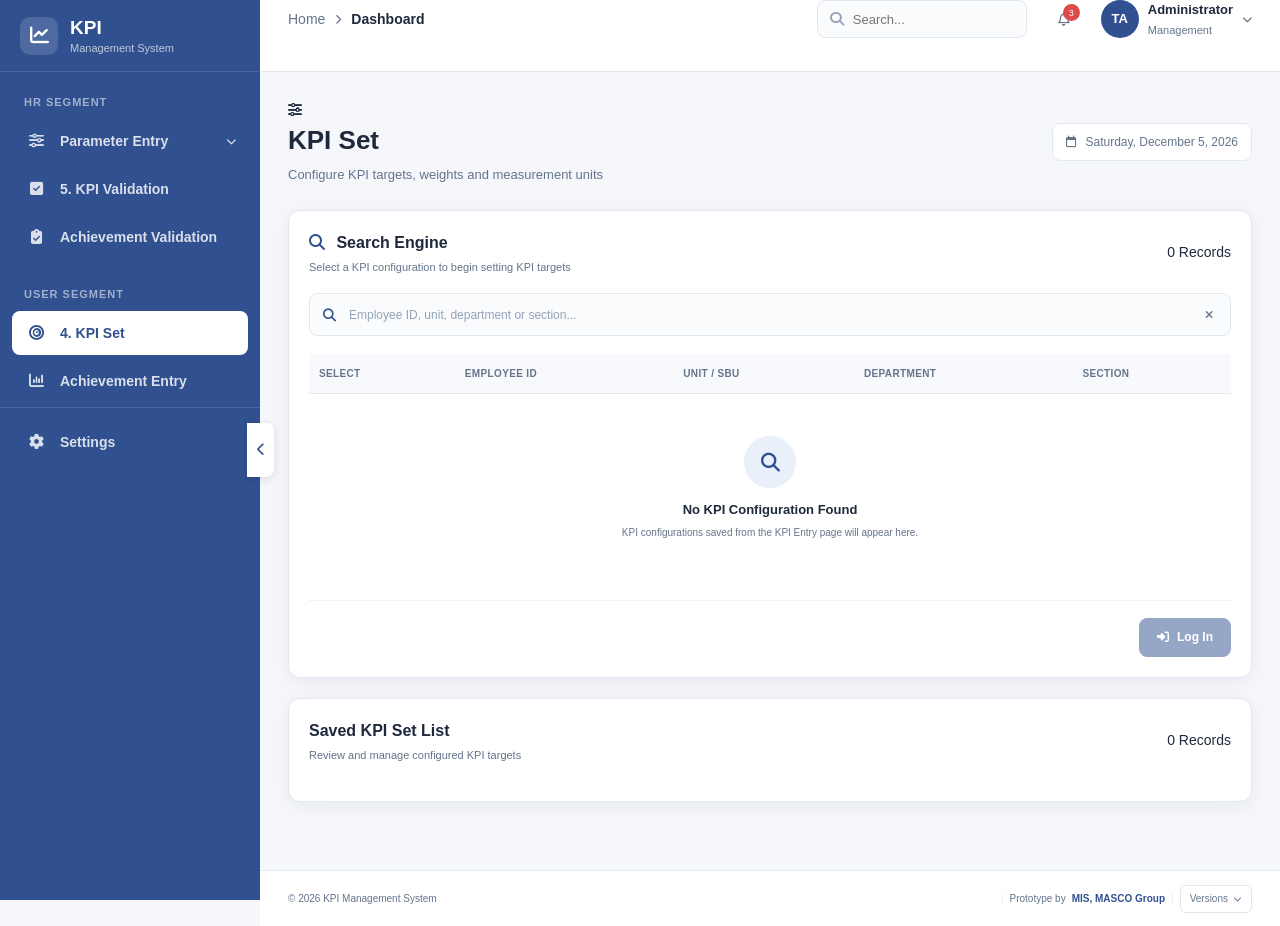
==== pages/kpiSet.html @ e778538d "first commit" ====
<!doctype html>
<html lang="en">
  <head>
    <meta charset="UTF-8" />

    <meta name="viewport" content="width=device-width, initial-scale=1.0" />

    <title>KPI Set | KPI Management System</title>

    <link rel="stylesheet" href="../assets/css/main.css" />

    <link rel="stylesheet" href="../assets/css/kpiSet.css" />

    <link
      rel="stylesheet"
      href="https://cdnjs.cloudflare.com/ajax/libs/font-awesome/6.5.2/css/all.min.css"
    />
  </head>

  <body>
    <div class="app-wrapper">
      <aside class="sidebar" id="sidebar">
        <div id="leftMenu"></div>
      </aside>

      <div class="main-wrapper">
        <header class="topbar">
          <div id="topMenu"></div>
        </header>

        <main class="content">
          <!-- PAGE HEADER -->
          <div class="page-header">
            <div class="page-title-with-icon">
              <div class="page-title-icon">
                <i class="fa-solid fa-sliders"></i>
              </div>

              <div>
                <h1>KPI Set</h1>
                <p>Configure KPI targets, weights and measurement units</p>
              </div>
            </div>

            <div class="header-date">
              <i class="fa-regular fa-calendar"></i>
              <span id="currentDate"></span>
            </div>
          </div>

          <!-- SEARCH ENGINE -->
          <section class="dashboard-card kpi-set-search-card">
            <div class="card-header">
              <div>
                <h3>
                  <i class="fa-solid fa-magnifying-glass"></i>
                  Search Engine
                </h3>
                <p>Select a KPI configuration to begin setting KPI targets</p>
              </div>

              <span class="record-count">
                <span id="searchRecordCount">0</span>
                Records
              </span>
            </div>

            <div class="search-engine-wrapper">
              <div class="search-engine-input">
                <i class="fa-solid fa-magnifying-glass"></i>

                <input
                  type="search"
                  id="kpiSetSearch"
                  placeholder="Employee ID, unit, department or section..."
                  autocomplete="off"
                />

                <button
                  type="button"
                  id="clearKPISetSearch"
                  title="Clear Search"
                >
                  <i class="fa-solid fa-xmark"></i>
                </button>
              </div>
            </div>

            <div class="table-responsive">
              <table class="kpi-set-search-table">
                <thead>
                  <tr>
                    <th>Select</th>
                    <th>Employee ID</th>
                    <th>Unit / SBU</th>
                    <th>Department</th>
                    <th>Section</th>
                  </tr>
                </thead>

                <tbody id="kpiSetSearchList"></tbody>
              </table>
            </div>

            <div id="emptyKPISetSearch" class="empty-kpi-set-state">
              <div class="empty-icon">
                <i class="fa-solid fa-magnifying-glass"></i>
              </div>

              <h4>No KPI Configuration Found</h4>

              <p>
                KPI configurations saved from the KPI Entry page will appear
                here.
              </p>
            </div>

            <div id="noKPISetSearchResult" class="empty-kpi-set-state">
              <div class="empty-icon">
                <i class="fa-solid fa-filter"></i>
              </div>

              <h4>No Matching Configuration</h4>

              <p>Try changing your search keyword.</p>
            </div>

            <div class="search-login-area">
              <button
                type="button"
                id="kpiSetLoginBtn"
                class="btn-primary"
                disabled
              >
                <i class="fa-solid fa-right-to-bracket"></i>
                Log In
              </button>
            </div>
          </section>

          <!-- KPI SET CONFIGURATION -->
          <section
            class="dashboard-card kpi-set-config-card"
            id="kpiSetConfigCard"
          >
            <div class="card-header">
              <div>
                <h3>KPI Set Configuration</h3>
                <p>Select the financial period and configure each KPI</p>
              </div>

              <div class="selected-configuration" id="selectedConfiguration">
                <span id="selectedSearchNumber">—</span>
              </div>
            </div>

            <!-- SELECTED ORGANIZATION -->
            <div class="selected-org-card">
              <div class="selected-org-item">
                <span>Unit / SBU</span>
                <strong id="selectedUnit">—</strong>
              </div>

              <div class="selected-org-item">
                <span>Department</span>
                <strong id="selectedDepartment">—</strong>
              </div>

              <div class="selected-org-item">
                <span>Section</span>
                <strong id="selectedSection">—</strong>
              </div>
            </div>

            <!-- PERIOD -->
            <div class="kpi-set-period-grid">
              <div class="form-group">
                <label for="kpiSetFinancialYear">
                  Financial Year
                  <span class="required">*</span>
                </label>

                <div class="input-wrapper">
                  <i class="fa-regular fa-calendar-days"></i>

                  <select id="kpiSetFinancialYear">
                    <option value="">Select Financial Year</option>
                  </select>
                </div>
              </div>

              <div class="form-group">
                <label for="kpiSetQuarter">
                  Quarter
                  <span class="required">*</span>
                </label>

                <div class="input-wrapper">
                  <i class="fa-solid fa-layer-group"></i>

                  <select id="kpiSetQuarter">
                    <option value="">Select Quarter</option>
                  </select>
                </div>
              </div>

              <div class="form-group">
                <label for="kpiSetMonth">Month</label>

                <div class="input-wrapper readonly-wrapper">
                  <i class="fa-regular fa-calendar"></i>

                  <input
                    type="text"
                    id="kpiSetMonth"
                    readonly
                    tabindex="-1"
                    aria-readonly="true"
                    autocomplete="off"
                  />
                </div>
              </div>
            </div>

            <!-- KPI ROWS -->
            <div id="kpiSetEntryArea" class="kpi-set-entry-area">
              <div class="kpi-set-area-header">
                <div>
                  <h4>KPI Target Configuration</h4>
                  <p>
                    Configure UOM, weight, target and remarks. Drag rows to
                    change priority.
                  </p>
                </div>

                <span id="kpiSetRowCount">0 KPI</span>
              </div>

              <div class="kpi-set-table-wrapper">
                <div class="kpi-set-table-head">
                  <div>KPI Name</div>
                  <div>UOM</div>
                  <div>Weight</div>
                  <div>Target</div>
                  <div>Priority</div>
                  <div>Remarks</div>
                  <div>Action</div>
                </div>

                <div id="kpiSetRows" class="kpi-set-rows"></div>
              </div>

              <div class="kpi-set-save-area">
                <button
                  type="button"
                  id="cancelKPISetBtn"
                  class="btn-secondary"
                >
                  <i class="fa-solid fa-xmark"></i>
                  Cancel
                </button>

                <button
                  type="button"
                  id="saveKPISetBtn"
                  class="btn-primary"
                  disabled
                >
                  <i class="fa-solid fa-floppy-disk"></i>
                  <span id="saveKPISetText">Save KPI Set</span>
                </button>
              </div>
            </div>
          </section>

          <!-- SAVED KPI SET LIST -->
          <section class="dashboard-card saved-kpi-set-card">
            <div class="card-header">
              <div>
                <h3>Saved KPI Set List</h3>
                <p>Review and manage configured KPI targets</p>
              </div>

              <div class="record-count">
                <span id="kpiSetRecordCount">0</span>
                Records
              </div>
            </div>

            <div class="table-responsive">
              <table class="kpi-set-saved-table">
                <thead>
                  <tr>
                    <th>SL</th>
                    <th>KPI Name</th>
                    <th>UOM</th>
                    <th>Weight</th>
                    <th>Target</th>
                    <th>Priority</th>
                    <th>Remarks</th>
                    <th>Action</th>
                  </tr>
                </thead>

                <tbody id="savedKPISetList"></tbody>
              </table>
            </div>

            <div id="emptySavedKPISet" class="empty-kpi-set-state">
              <div class="empty-icon">
                <i class="fa-solid fa-clipboard-check"></i>
              </div>

              <h4>No KPI Set Found</h4>

              <p>Saved KPI set configurations will appear here.</p>
            </div>
          </section>
        </main>

        <footer>
          <div id="footer"></div>
        </footer>
      </div>
    </div>

    <!-- DELETE MODAL -->
    <div class="kpi-set-modal-overlay" id="kpiSetDeleteModal">
      <div class="kpi-set-modal">
        <div class="delete-modal-icon">
          <i class="fa-solid fa-trash-can"></i>
        </div>

        <h3>Delete KPI Set?</h3>

        <p id="kpiSetDeleteText">
          Are you sure you want to delete this KPI set row?
        </p>

        <div class="modal-actions">
          <button type="button" class="btn-secondary" id="cancelKPISetDelete">
            Cancel
          </button>

          <button
            type="button"
            class="delete-confirm-btn"
            id="confirmKPISetDelete"
          >
            Delete
          </button>
        </div>
      </div>
    </div>

    <!-- TOAST -->
    <div class="kpi-set-toast" id="kpiSetToast">
      <div class="toast-icon">
        <i class="fa-solid fa-circle-check"></i>
      </div>

      <span id="kpiSetToastMessage"></span>
    </div>

    <script src="../assets/js/main.js"></script>
    <script src="../assets/js/kpiSet.js"></script>
  </body>
</html>
---- assets/css/main.css ----
/* =========================================================
   ROOT
========================================================= */

:root {
  --primary: #30508f;
  --primary-dark: #243d70;
  --primary-light: #eaf0fa;

  --white: #ffffff;
  --background: #f5f7fb;

  --text: #1e293b;
  --text-light: #64748b;
  --border: #e2e8f0;

  --success: #22a06b;
  --warning: #e7a93b;
  --danger: #dc4c4c;
  --purple: #7c5cfc;

  --sidebar-width: 260px;
  --sidebar-collapsed-width: 76px;

  --topbar-height: 72px;

  --radius: 12px;

  --shadow: 0 4px 20px rgba(15, 23, 42, 0.06);
}

/* =========================================================
   RESET
========================================================= */

* {
  margin: 0;
  padding: 0;
  box-sizing: border-box;
}

html {
  scroll-behavior: smooth;
}

body {
  font-family: "Segoe UI", Roboto, Arial, sans-serif;
  background: var(--background);
  color: var(--text);
  min-height: 100vh;
  font-size: 14px;
  line-height: 1.5;
}

a {
  text-decoration: none;
  color: inherit;
}

button,
input,
select {
  font-family: inherit;
}

/* =========================================================
   APP LAYOUT
========================================================= */

.app-wrapper {
  min-height: 100vh;
}

/* .main-wrapper {
  margin-left: var(--sidebar-width);
  min-height: 100vh;
  transition: margin-left 0.25s ease;
} */

.main-wrapper {
  margin-left: var(--sidebar-width);
  min-height: 100vh;

  display: flex;
  flex-direction: column;

  transition: margin-left 0.25s ease;
}

/* =========================================================
   SIDEBAR
========================================================= */

.sidebar {
  position: fixed;
  left: 0;
  top: 0;
  bottom: 0;
  width: var(--sidebar-width);
  background: var(--primary);
  color: var(--white);
  z-index: 1000;
  transition: width 0.25s ease;
}

.sidebar-inner {
  height: 100%;
  display: flex;
  flex-direction: column;
  overflow-y: auto;
}

/* =========================================================
   LOGO
========================================================= */

.sidebar-logo {
  height: var(--topbar-height);
  display: flex;
  align-items: center;
  padding: 0 20px;
  gap: 12px;
  border-bottom: 1px solid rgba(255, 255, 255, 0.12);
}

.logo-icon {
  width: 38px;
  height: 38px;
  border-radius: 10px;
  background: rgba(255, 255, 255, 0.15);

  display: flex;
  align-items: center;
  justify-content: center;

  font-size: 19px;
}

.logo-text {
  display: flex;
  flex-direction: column;
  line-height: 1.15;
}

.logo-text strong {
  font-size: 19px;
}

.logo-text span {
  font-size: 11px;
  opacity: 0.7;
  margin-top: 3px;
}

/* =========================================================
   MENU
========================================================= */

.menu-section {
  padding: 22px 12px 0;
}

.menu-section-title {
  padding: 0 12px 9px;

  font-size: 11px;
  font-weight: 700;

  text-transform: uppercase;
  letter-spacing: 1px;

  color: rgba(255, 255, 255, 0.55);
}

.menu-item {
  position: relative;

  display: flex;
  align-items: center;

  gap: 12px;

  min-height: 44px;

  padding: 10px 12px;
  margin-bottom: 4px;

  border-radius: 8px;

  font-size: 14px;
  font-weight: 600;

  color: rgba(255, 255, 255, 0.82);

  transition: all 0.2s ease;
}

.menu-item:hover {
  background: rgba(255, 255, 255, 0.1);
  color: var(--white);
}

.menu-item.active {
  background: var(--white);
  color: var(--primary);
  font-weight: 600;
}

.menu-icon {
  width: 24px;
  min-width: 24px;
  text-align: center;
  font-size: 15px;
}

.menu-text {
  white-space: nowrap;
}

.sidebar-bottom {
  margin-top: auto;
  padding: 12px;
  border-top: 1px solid rgba(255, 255, 255, 0.12);
}

/* =========================================================
   SIDEBAR TOGGLE
========================================================= */

.sidebar-toggle {
  position: fixed;

  top: 50%;
  left: calc(var(--sidebar-width) - 13px);

  transform: translateY(-50%);

  width: 27px;
  height: 54px;

  border: none;
  border-radius: 0 8px 8px 0;

  background: var(--white);
  color: var(--primary);

  box-shadow: 0 2px 10px rgba(0, 0, 0, 0.12);

  cursor: pointer;

  z-index: 1100;

  transition: left 0.25s ease;
}

/* =========================================================
   COLLAPSED SIDEBAR
========================================================= */

.sidebar.collapsed {
  width: var(--sidebar-collapsed-width);
}

.sidebar.collapsed .sidebar-logo {
  justify-content: center;
  padding: 0;
}

.sidebar.collapsed .logo-text {
  display: none;
}

.sidebar.collapsed .menu-section-title {
  display: none;
}

.sidebar.collapsed .menu-item {
  justify-content: center;
  padding: 10px 0;
}

.sidebar.collapsed .menu-text {
  display: none;
}

.sidebar.collapsed .sidebar-bottom {
  padding: 12px 8px;
}

.sidebar.collapsed .sidebar-toggle {
  left: calc(var(--sidebar-collapsed-width) - 13px);
}

.sidebar.collapsed ~ .main-wrapper {
  margin-left: var(--sidebar-collapsed-width);
}

/* =========================================================
   SIDEBAR SUBMENU
========================================================= */

.menu-item.has-submenu {
  position: relative;
}

.submenu-arrow {
  margin-left: auto;
  font-size: 10px;
  transition: transform 0.25s ease;
}

.menu-item.has-submenu.active .submenu-arrow,
.has-submenu.open .submenu-arrow {
  transform: rotate(180deg);
}

.submenu {
  display: flex;
  flex-direction: column;
  gap: 3px;

  max-height: 0;
  overflow: hidden;

  margin: 0 0 0 35px;

  border-left: 1px solid rgba(255, 255, 255, 0.18);

  padding-left: 8px;

  opacity: 0;

  transition:
    max-height 0.25s ease,
    opacity 0.2s ease,
    margin 0.25s ease;
}

.submenu.show {
  max-height: 250px;

  margin-top: 2px;
  margin-bottom: 8px;

  opacity: 1;
}

.submenu-item {
  display: flex;
  align-items: center;

  gap: 9px;

  min-height: 36px;

  padding: 8px 10px;

  border-radius: 7px;

  color: rgba(255, 255, 255, 0.72);

  font-size: 13px;
  font-weight: 500;

  transition: all 0.2s ease;
}

.submenu-item i {
  width: 16px;
  text-align: center;
  font-size: 11px;
}

.submenu-item:hover {
  background: rgba(255, 255, 255, 0.08);
  color: #ffffff;
}

.submenu-item.active {
  background: rgba(255, 255, 255, 0.14);
  color: #ffffff;
  font-weight: 600;
}

.sidebar.collapsed .submenu {
  display: none;
}

.sidebar.collapsed .submenu-arrow {
  display: none;
}

/* =========================================================
   TOPBAR
========================================================= */

.topbar {
  position: sticky;
  top: 0;

  height: var(--topbar-height);

  background: var(--white);

  border-bottom: 1px solid var(--border);

  z-index: 900;
}

.topbar-inner {
  height: 100%;

  display: flex;
  align-items: center;
  justify-content: space-between;

  padding: 0 28px;
}

.topbar-left,
.topbar-right {
  display: flex;
  align-items: center;
}

.topbar-right {
  gap: 18px;
}

/* =========================================================
   BREADCRUMB
========================================================= */

.breadcrumb {
  display: flex;
  align-items: center;
  gap: 10px;

  font-size: 14px;
  color: var(--text-light);
}

.breadcrumb i {
  font-size: 10px;
}

.breadcrumb strong {
  color: var(--text);
}

/* =========================================================
   SEARCH
========================================================= */

.top-search {
  display: flex;
  align-items: center;

  gap: 9px;

  width: 210px;
  height: 38px;

  padding: 0 12px;

  border: 1px solid var(--border);
  border-radius: 8px;

  background: #fafbfd;
}

.top-search i {
  color: #94a3b8;
  font-size: 14px;
}

.top-search input {
  width: 100%;

  border: none;
  outline: none;

  background: transparent;

  font-size: 13px;
  color: var(--text);
}

/* =========================================================
   TOPBAR ICON
========================================================= */

.topbar-icon {
  position: relative;

  width: 38px;
  height: 38px;

  border: none;

  background: transparent;
  color: var(--text-light);

  cursor: pointer;

  border-radius: 8px;
}

.topbar-icon:hover {
  background: var(--primary-light);
}

.notification-badge {
  position: absolute;

  top: 4px;
  right: 3px;

  min-width: 17px;
  height: 17px;

  padding: 0 4px;

  border-radius: 50px;

  background: var(--danger);
  color: var(--white);

  font-size: 9px;

  display: flex;
  align-items: center;
  justify-content: center;
}

/* =========================================================
   USER PROFILE
========================================================= */

.user-profile {
  display: flex;
  align-items: center;
  gap: 9px;
}

.user-avatar {
  width: 38px;
  height: 38px;

  border-radius: 50%;

  display: flex;
  align-items: center;
  justify-content: center;

  background: var(--primary);
  color: var(--white);

  font-size: 13px;
  font-weight: 700;
}

.user-info {
  display: flex;
  flex-direction: column;
}

.user-info strong {
  font-size: 13px;
}

.user-info span {
  font-size: 11px;
  color: var(--text-light);
  margin-top: 2px;
}

.user-arrow {
  font-size: 10px;
  color: var(--text-light);
}

/* =========================================================
   MOBILE MENU BUTTON
========================================================= */

.mobile-menu-btn {
  display: none;

  width: 38px;
  height: 38px;

  margin-right: 12px;

  border: none;

  background: var(--primary-light);
  color: var(--primary);

  border-radius: 8px;
}

/* =========================================================
   CONTENT
========================================================= */

/* .content {
  padding: 28px;

  max-width: 1800px;

  margin: auto;
} */

.content {
  padding: 28px;

  max-width: 1800px;
  width: 100%;

  margin: 0 auto;

  flex: 1;
}

/* =========================================================
   PAGE HEADER
========================================================= */

.page-header {
  display: flex;
  align-items: center;
  justify-content: space-between;

  margin-bottom: 25px;
}

.page-header h1 {
  font-size: 26px;
  font-weight: 700;
  margin-bottom: 5px;
}

.page-header p {
  color: var(--text-light);
  font-size: 13px;
}

.header-date {
  display: flex;
  align-items: center;
  gap: 8px;

  padding: 9px 13px;

  border: 1px solid var(--border);
  background: var(--white);

  border-radius: 8px;

  color: var(--text-light);
  font-size: 12px;
}

/* =========================================================
   DASHBOARD GRID
========================================================= */

.dashboard-grid {
  display: grid;
  gap: 20px;
}

.summary-grid {
  grid-template-columns: repeat(4, 1fr);
  margin-bottom: 20px;
}

.chart-grid {
  grid-template-columns: 2fr 1fr;
  margin-bottom: 20px;
}

.bottom-grid {
  grid-template-columns: 1fr 1fr;
  margin-top: 20px;
}

/* =========================================================
   STAT CARDS
========================================================= */

.stat-card {
  display: flex;
  align-items: center;

  gap: 15px;

  background: var(--white);

  border: 1px solid var(--border);
  border-radius: var(--radius);

  padding: 20px;

  box-shadow: var(--shadow);
}

.stat-icon {
  width: 48px;
  height: 48px;

  min-width: 48px;

  display: flex;
  align-items: center;
  justify-content: center;

  border-radius: 12px;

  background: var(--primary-light);
  color: var(--primary);

  font-size: 20px;
}

.stat-icon.green {
  background: #e8f7f0;
  color: var(--success);
}

.stat-icon.orange {
  background: #fff4de;
  color: var(--warning);
}

.stat-icon.purple {
  background: #f0ecff;
  color: var(--purple);
}

.stat-info {
  display: flex;
  flex-direction: column;
}

.stat-info span {
  font-size: 12px;
  color: var(--text-light);
}

.stat-info strong {
  font-size: 25px;
  margin: 3px 0;
}

.stat-info small {
  font-size: 10px;
  color: var(--success);
}

/* =========================================================
   DASHBOARD CARD
========================================================= */

.dashboard-card {
  background: var(--white);

  border: 1px solid var(--border);
  border-radius: var(--radius);

  padding: 20px;

  box-shadow: var(--shadow);
}

.card-header {
  display: flex;
  align-items: center;
  justify-content: space-between;

  margin-bottom: 18px;
}

.card-header h3 {
  font-size: 16px;
  margin-bottom: 4px;
}

.card-header p {
  color: var(--text-light);
  font-size: 11px;
}

.chart-select {
  border: 1px solid var(--border);

  background: var(--white);

  padding: 7px 10px;

  border-radius: 7px;

  outline: none;

  color: var(--text);

  font-size: 12px;
}

.chart-container {
  height: 280px;
}

.doughnut-container {
  height: 220px;
}

/* =========================================================
   CHART LEGEND
========================================================= */

.chart-legend {
  display: flex;
  justify-content: center;

  gap: 18px;

  font-size: 11px;
  color: var(--text-light);
}

.chart-legend div {
  display: flex;
  align-items: center;
  gap: 6px;
}

.legend-dot {
  width: 8px;
  height: 8px;
  border-radius: 50%;
}

.legend-dot.completed {
  background: var(--primary);
}

.legend-dot.pending {
  background: var(--warning);
}

.legend-dot.validation {
  background: var(--purple);
}

/* =========================================================
   PERFORMANCE
========================================================= */

.performance-card {
  margin-top: 0;
}

.performance-list {
  display: flex;
  flex-direction: column;
  gap: 16px;
}

.performance-name {
  display: flex;
  justify-content: space-between;

  margin-bottom: 7px;

  font-size: 12px;
}

.performance-name strong {
  color: var(--primary);
}

.progress-bar {
  height: 7px;

  background: #e9eef6;

  border-radius: 20px;

  overflow: hidden;
}

.progress-fill {
  height: 100%;

  background: var(--primary);

  border-radius: inherit;
}

/* =========================================================
   BUTTONS
========================================================= */

.outline-btn {
  display: flex;
  align-items: center;

  gap: 7px;

  padding: 8px 12px;

  border: 1px solid var(--border);

  background: var(--white);

  color: var(--text);

  border-radius: 7px;

  font-size: 12px;

  cursor: pointer;
}

.outline-btn:hover {
  border-color: var(--primary);
  color: var(--primary);
}

/* =========================================================
   QUICK ACTIONS
========================================================= */

.quick-actions {
  display: grid;

  grid-template-columns: repeat(2, 1fr);

  gap: 10px;
}

.quick-action {
  display: flex;
  align-items: center;

  gap: 10px;

  padding: 13px;

  border: 1px solid var(--border);

  border-radius: 8px;

  font-size: 12px;

  transition: all 0.2s ease;
}

.quick-action i {
  color: var(--primary);
}

.quick-action:hover {
  background: var(--primary-light);
  border-color: #c7d5ed;
  color: var(--primary);
}

/* =========================================================
   ACTIVITY
========================================================= */

.activity-list {
  display: flex;
  flex-direction: column;
}

.activity {
  display: flex;

  gap: 11px;

  padding: 11px 0;

  border-bottom: 1px solid #eef1f5;
}

.activity:last-child {
  border-bottom: none;
}

.activity-icon {
  width: 30px;
  height: 30px;

  min-width: 30px;

  display: flex;
  align-items: center;
  justify-content: center;

  background: var(--primary-light);

  color: var(--primary);

  border-radius: 7px;

  font-size: 12px;
}

.activity-icon.orange {
  background: #fff4de;
  color: var(--warning);
}

.activity-icon.purple {
  background: #f0ecff;
  color: var(--purple);
}

.activity div:last-child {
  display: flex;
  flex-direction: column;
}

.activity strong {
  font-size: 11px;
}

.activity small {
  margin-top: 4px;

  font-size: 10px;

  color: var(--text-light);
}

.view-all {
  color: var(--primary);

  font-size: 11px;

  font-weight: 600;
}

/* =========================================================
   FOOTER
========================================================= */

footer {
  margin-top: 20px;

  background: var(--white);

  border-top: 1px solid var(--border);
}

.footer-inner {
  min-height: 55px;

  display: flex;
  align-items: center;
  justify-content: space-between;

  padding: 0 28px;

  color: var(--text-light);

  font-size: 10px;
}

.footer-right {
  display: flex;
  align-items: center;
  gap: 6px;
}

/* =========================================================
   FOOTER VERSION DROPDOWN
========================================================= */

.footer-dropdown {
  position: relative;
}

.footer-dropdown-btn {
  height: 28px;

  display: flex;
  align-items: center;
  gap: 6px;

  padding: 0 9px;

  border: 1px solid var(--border);
  border-radius: 5px;

  background: var(--white);
  color: var(--text-light);

  font-family: inherit;
  font-size: 10px;

  cursor: pointer;

  transition: all 0.2s ease;
}

.footer-dropdown-btn:hover {
  border-color: var(--primary);
  color: var(--primary);
}

.footer-dropdown-arrow {
  font-size: 8px;
}

.footer-dropdown-menu {
  position: absolute;

  right: 0;
  bottom: calc(100% + 6px);

  min-width: 80px;

  padding: 4px;

  background: var(--white);

  border: 1px solid var(--border);
  border-radius: 5px;

  box-shadow: 0 6px 18px rgba(15, 23, 42, 0.12);

  display: none;

  z-index: 1000;
}

.footer-dropdown-menu.show {
  display: block;
}

.footer-version-link {
  display: block;

  padding: 7px 9px;

  border-radius: 4px;

  color: var(--text);

  font-size: 10px;

  text-decoration: none;

  white-space: nowrap;
}

.footer-version-link:hover {
  background: var(--background);
  color: var(--primary);
}

.footer-right strong {
  color: var(--primary);
}

.footer-separator {
  color: var(--border);
}

/* =========================================================
   RESPONSIVE - MOBILE
========================================================= */

@media (max-width: 768px) {
  .footer-inner {
    min-height: 55px;

    flex-direction: row;

    justify-content: space-between;

    padding: 0 12px;

    gap: 8px;
  }

  .footer-left {
    white-space: nowrap;
  }

  .footer-right {
    display: flex;

    align-items: center;

    justify-content: flex-end;

    flex-wrap: nowrap;

    gap: 5px;

    white-space: nowrap;
  }

  .footer-right > span:not(.footer-separator),
  .footer-right > strong {
    display: none;
  }

  .footer-dropdown-btn {
    font-size: 10px;
  }
}
---- assets/css/kpiSet.css ----
/* =========================================================
   KPI SET
========================================================= */

.kpi-set-search-card,
.kpi-set-config-card,
.saved-kpi-set-card {
  margin-bottom: 20px;
}

.kpi-set-search-card .card-header h3 i {
  color: var(--primary);
  margin-right: 7px;
}

/* =========================================================
   SEARCH ENGINE
========================================================= */

.search-engine-wrapper {
  margin-bottom: 18px;
}

.search-engine-input {
  position: relative;
  width: 100%;
}

.search-engine-input > i {
  position: absolute;
  left: 14px;
  top: 50%;
  transform: translateY(-50%);
  color: var(--primary);
  font-size: 13px;
  pointer-events: none;
}

.search-engine-input input {
  width: 100%;
  height: 43px;
  padding: 0 43px 0 39px;
  border: 1px solid var(--border);
  border-radius: 8px;
  background: #fafbfd;
  color: var(--text);
  font-size: 12px;
  outline: none;
  transition: all 0.2s ease;
}

.search-engine-input input::placeholder {
  color: #94a3b8;
}

.search-engine-input input:focus {
  border-color: var(--primary);
  background: var(--white);
  box-shadow: 0 0 0 3px rgba(48, 80, 143, 0.08);
}

.search-engine-input button {
  position: absolute;
  right: 8px;
  top: 50%;
  transform: translateY(-50%);
  width: 29px;
  height: 29px;
  border: 0;
  border-radius: 6px;
  background: transparent;
  color: var(--text-light);
  cursor: pointer;
  font-size: 11px;
}

.search-engine-input button:hover {
  background: var(--primary-light);
  color: var(--primary);
}

/* =========================================================
   SEARCH TABLE
========================================================= */

.table-responsive {
  width: 100%;
  overflow-x: auto;
}

.kpi-set-search-table,
.kpi-set-saved-table {
  width: 100%;
  border-collapse: collapse;
  min-width: 700px;
}

.kpi-set-search-table th,
.kpi-set-saved-table th {
  padding: 12px 10px;
  background: #f7f9fc;
  border-bottom: 1px solid var(--border);
  color: var(--text-light);
  font-size: 10px;
  font-weight: 700;
  text-align: left;
  text-transform: uppercase;
  letter-spacing: 0.35px;
}

.kpi-set-search-table td,
.kpi-set-saved-table td {
  padding: 13px 10px;
  border-bottom: 1px solid #eef1f5;
  color: var(--text);
  font-size: 13px;
  vertical-align: middle;
}

.kpi-set-search-table tbody tr,
.kpi-set-saved-table tbody tr {
  transition: background 0.15s ease;
}

.kpi-set-search-table tbody tr:hover,
.kpi-set-saved-table tbody tr:hover {
  background: #fafbfe;
}

.kpi-set-search-table tbody tr:last-child td,
.kpi-set-saved-table tbody tr:last-child td {
  border-bottom: none;
}

.search-number {
  display: inline-flex;
  align-items: center;
  justify-content: center;
  min-width: 88px;
  padding: 6px 10px;
  border-radius: 6px;
  background: var(--primary-light);
  color: var(--primary);
  font-size: 11px;
  font-weight: 700;
  letter-spacing: 0.4px;
}

.org-value {
  font-size: 11px;
  font-weight: 500;
}

.section-value {
  color: var(--primary);
  font-weight: 600;
}

/* =========================================================
   RADIO
========================================================= */

.kpi-set-radio {
  width: 16px;
  height: 16px;
  margin: 0;
  accent-color: var(--primary);
  cursor: pointer;
}

/* =========================================================
   SEARCH LOGIN
========================================================= */

.search-login-area {
  display: flex;
  justify-content: flex-end;
  margin-top: 18px;
  padding-top: 17px;
  border-top: 1px solid #eef1f5;
}

.btn-primary,
.btn-secondary {
  height: 39px;
  display: inline-flex;
  align-items: center;
  justify-content: center;
  gap: 8px;
  padding: 0 17px;
  border-radius: 8px;
  font-size: 12px;
  font-weight: 600;
  cursor: pointer;
  transition: all 0.2s ease;
}

.btn-primary {
  border: 1px solid var(--primary);
  background: var(--primary);
  color: var(--white);
}

.btn-primary:hover:not(:disabled) {
  background: var(--primary-dark);
  border-color: var(--primary-dark);
  transform: translateY(-1px);
  box-shadow: 0 4px 10px rgba(48, 80, 143, 0.18);
}

.btn-primary:disabled {
  opacity: 0.5;
  cursor: not-allowed;
  transform: none;
  box-shadow: none;
}

.btn-secondary {
  border: 1px solid var(--border);
  background: var(--white);
  color: var(--text-light);
}

.btn-secondary:hover {
  border-color: var(--primary);
  color: var(--primary);
  background: var(--primary-light);
}

/* =========================================================
   KPI CONFIGURATION
========================================================= */

.kpi-set-config-card {
  display: none;
}

.kpi-set-config-card.show {
  display: block;
}

.selected-configuration {
  display: flex;
  align-items: center;
  justify-content: center;
  min-width: 80px;
  height: 31px;
  padding: 0 12px;
  border-radius: 7px;
  background: var(--primary-light);
  color: var(--primary);
  font-size: 11px;
  font-weight: 700;
}

.selected-org-card {
  display: grid;
  grid-template-columns: repeat(3, 1fr);
  gap: 12px;
  margin-bottom: 20px;
  padding: 15px;
  border: 1px solid #e9edf3;
  border-radius: 10px;
  background: #fafbfd;
}

.selected-org-item {
  display: flex;
  flex-direction: column;
  gap: 5px;
  min-width: 0;
}

.selected-org-item span {
  color: var(--text-light);
  font-size: 10px;
  font-weight: 600;
}

.selected-org-item strong {
  color: var(--text);
  font-size: 12px;
  font-weight: 700;
  word-break: break-word;
}

/* =========================================================
   PERIOD
========================================================= */

.kpi-set-period-grid {
  display: grid;
  grid-template-columns: repeat(3, 1fr);
  gap: 18px;
  margin-bottom: 22px;
}

.form-group {
  display: flex;
  flex-direction: column;
  gap: 7px;
}

.form-group label {
  color: var(--text);
  font-size: 12px;
  font-weight: 600;
}

.required {
  color: var(--danger);
  margin-left: 2px;
}

.input-wrapper {
  position: relative;
}

.input-wrapper > i {
  position: absolute;
  left: 13px;
  top: 50%;
  transform: translateY(-50%);
  color: var(--primary);
  font-size: 13px;
  pointer-events: none;
}

.input-wrapper input,
.input-wrapper select {
  width: 100%;
  height: 43px;
  padding: 0 12px 0 38px;
  border: 1px solid var(--border);
  border-radius: 8px;
  background: #fafbfd;
  color: var(--text);
  font-size: 12px;
  outline: none;
  transition: all 0.2s ease;
}

.input-wrapper select {
  cursor: pointer;
}

.input-wrapper input:focus,
.input-wrapper select:focus {
  border-color: var(--primary);
  background: var(--white);
  box-shadow: 0 0 0 3px rgba(48, 80, 143, 0.08);
}

.readonly-wrapper input {
  cursor: default;
  user-select: none;
}

/* =========================================================
   KPI ENTRY AREA
========================================================= */

.kpi-set-entry-area {
  display: none;
  margin-top: 5px;
}

.kpi-set-entry-area.show {
  display: block;
}

.kpi-set-area-header {
  display: flex;
  align-items: center;
  justify-content: space-between;
  gap: 15px;
  margin-bottom: 14px;
}

.kpi-set-area-header h4 {
  margin: 0 0 4px;
  font-size: 14px;
}

.kpi-set-area-header p {
  margin: 0;
  color: var(--text-light);
  font-size: 10px;
}

.kpi-set-area-header > span {
  flex-shrink: 0;
  padding: 6px 10px;
  border-radius: 20px;
  background: var(--primary-light);
  color: var(--primary);
  font-size: 10px;
  font-weight: 700;
}

/* =========================================================
   KPI TABLE
========================================================= */

.kpi-set-table-wrapper {
  width: 100%;
  overflow-x: auto;
  border: 1px solid #e9edf3;
  border-radius: 9px;
}

.kpi-set-table-head,
.kpi-set-row {
  display: grid;
  grid-template-columns:
    minmax(210px, 2fr)
    minmax(120px, 1fr)
    minmax(110px, 0.8fr)
    minmax(110px, 0.8fr)
    minmax(80px, 0.6fr)
    minmax(190px, 1.5fr)
    minmax(85px, 0.6fr);
  align-items: center;
  min-width: 900px;
}

.kpi-set-table-head {
  background: #f7f9fc;
  border-bottom: 1px solid var(--border);
}

.kpi-set-table-head > div {
  padding: 11px 9px;
  color: var(--text-light);
  font-size: 11px;
  font-weight: 700;
  text-transform: uppercase;
  letter-spacing: 0.35px;
}

.kpi-set-row {
  min-height: 70px;
  border-bottom: 1px solid #eef1f5;
  background: var(--white);
  transition:
    background 0.15s ease,
    box-shadow 0.15s ease;
}

.kpi-set-row:last-child {
  border-bottom: none;
}

.kpi-set-row:hover {
  background: #fafbfe;
}

.kpi-set-row.dragging {
  opacity: 0.55;
}

.kpi-set-row.drag-over {
  box-shadow: inset 0 -2px 0 var(--primary);
}

.kpi-set-cell {
  padding: 9px;
}

.kpi-name-cell {
  display: flex;
  align-items: center;
  gap: 8px;
  min-width: 0;
}

.kpi-drag-handle {
  flex-shrink: 0;
  color: #a8b1bf;
  cursor: grab;
  font-size: 13px;
}

.kpi-drag-handle:active {
  cursor: grabbing;
}

.kpi-name-text {
  color: var(--text);
  font-size: 13px;
  font-weight: 600;
  line-height: 1.4;
  user-select: none;
  word-break: break-word;
}

.kpi-set-input,
.kpi-set-select {
  width: 100%;
  height: 37px;
  border: 1px solid var(--border);
  border-radius: 7px;
  background: #fafbfd;
  color: var(--text);
  font-size: 14px;
  outline: none;
  transition: all 0.2s ease;
  font-weight: 600;
}

.kpi-set-input {
  padding: 0 10px;
}

.kpi-set-select {
  padding: 0 28px 0 9px;
  cursor: pointer;
}

.kpi-set-input:focus,
.kpi-set-select:focus {
  border-color: var(--primary);
  background: var(--white);
  box-shadow: 0 0 0 3px rgba(48, 80, 143, 0.07);
}

.kpi-set-input::placeholder {
  color: #a0aaba;
}

.kpi-set-input[type="number"] {
  appearance: textfield;
}

.kpi-set-input[type="number"]::-webkit-inner-spin-button,
.kpi-set-input[type="number"]::-webkit-outer-spin-button {
  margin: 0;
  appearance: none;
}

.priority-badge {
  display: inline-flex;
  align-items: center;
  justify-content: center;
  min-width: 29px;
  height: 25px;
  padding: 0 7px;
  border-radius: 6px;
  background: var(--primary-light);
  color: var(--primary);
  font-size: 10px;
  font-weight: 700;
}

.kpi-row-actions {
  display: flex;
  align-items: center;
  gap: 5px;
}

.kpi-row-action {
  width: 30px;
  height: 30px;
  display: inline-flex;
  align-items: center;
  justify-content: center;
  border-radius: 7px;
  cursor: pointer;
  font-size: 10px;
  transition: all 0.2s ease;
}

.kpi-add-row-btn {
  border: 1px solid #d8e4f7;
  background: #f4f7fc;
  color: var(--primary);
}

.kpi-add-row-btn:hover {
  background: var(--primary);
  border-color: var(--primary);
  color: var(--white);
}

.kpi-delete-row-btn {
  border: 1px solid #f0d6d6;
  background: #fff7f7;
  color: var(--danger);
}

.kpi-delete-row-btn:hover:not(:disabled) {
  background: var(--danger);
  border-color: var(--danger);
  color: var(--white);
}

.kpi-delete-row-btn:disabled {
  opacity: 0.35;
  cursor: not-allowed;
}

/* =========================================================
   SAVE
========================================================= */

.kpi-set-save-area {
  display: flex;
  justify-content: flex-end;
  gap: 9px;
  margin-top: 18px;
  padding-top: 18px;
  border-top: 1px solid #eef1f5;
}

/* =========================================================
   SAVED LIST
========================================================= */

.kpi-set-saved-table {
  min-width: 850px;
}

.kpi-set-saved-table .kpi-list-name {
  font-weight: 600;
}

.saved-kpi-priority {
  display: inline-flex;
  align-items: center;
  justify-content: center;
  min-width: 28px;
  height: 24px;
  padding: 0 7px;
  border-radius: 6px;
  background: var(--primary-light);
  color: var(--primary);
  font-size: 10px;
  font-weight: 700;
}

.saved-kpi-uom {
  display: inline-flex;
  padding: 4px 8px;
  border-radius: 5px;
  background: #f5f7fa;
  color: var(--text);
  font-size: 10px;
  font-weight: 600;
}

.table-action-buttons {
  display: flex;
  align-items: center;
  gap: 5px;
}

.table-edit-btn,
.table-delete-btn {
  width: 31px;
  height: 31px;
  display: inline-flex;
  align-items: center;
  justify-content: center;
  border-radius: 7px;
  cursor: pointer;
  font-size: 10px;
  transition: all 0.2s ease;
}

.table-edit-btn {
  border: 1px solid #d8e4f7;
  background: #f4f7fc;
  color: var(--primary);
}

.table-edit-btn:hover {
  background: var(--primary);
  border-color: var(--primary);
  color: var(--white);
}

.table-delete-btn {
  border: 1px solid #f0d6d6;
  background: #fff7f7;
  color: var(--danger);
}

.table-delete-btn:hover:not(:disabled) {
  background: var(--danger);
  border-color: var(--danger);
  color: var(--white);
}

.table-delete-btn:disabled {
  opacity: 0.35;
  cursor: not-allowed;
}

/* =========================================================
   EMPTY STATE
========================================================= */

.empty-kpi-set-state {
  display: none;
  flex-direction: column;
  align-items: center;
  justify-content: center;
  padding: 42px 20px;
  text-align: center;
}

.empty-icon {
  width: 52px;
  height: 52px;
  display: flex;
  align-items: center;
  justify-content: center;
  margin-bottom: 12px;
  border-radius: 50%;
  background: var(--primary-light);
  color: var(--primary);
  font-size: 19px;
}

.empty-kpi-set-state h4 {
  margin-bottom: 5px;
  font-size: 13px;
}

.empty-kpi-set-state p {
  color: var(--text-light);
  font-size: 10px;
}

/* =========================================================
   MODAL
========================================================= */

.kpi-set-modal-overlay {
  position: fixed;
  inset: 0;
  z-index: 3000;
  display: none;
  align-items: center;
  justify-content: center;
  padding: 20px;
  background: rgba(15, 23, 42, 0.42);
  backdrop-filter: blur(3px);
}

.kpi-set-modal-overlay.show {
  display: flex;
}

.kpi-set-modal {
  width: 100%;
  max-width: 370px;
  padding: 25px;
  border-radius: 14px;
  background: var(--white);
  box-shadow: 0 20px 60px rgba(15, 23, 42, 0.18);
  text-align: center;
}

.delete-modal-icon {
  width: 48px;
  height: 48px;
  margin: 0 auto 12px;
  display: flex;
  align-items: center;
  justify-content: center;
  border-radius: 50%;
  background: #fff1f1;
  color: var(--danger);
  font-size: 18px;
}

.kpi-set-modal h3 {
  margin-bottom: 6px;
  font-size: 17px;
}

.kpi-set-modal p {
  color: var(--text-light);
  font-size: 12px;
  line-height: 1.6;
}

.modal-actions {
  display: flex;
  justify-content: center;
  gap: 8px;
  margin-top: 20px;
}

.delete-confirm-btn {
  height: 36px;
  padding: 0 15px;
  border: 1px solid var(--danger);
  border-radius: 7px;
  background: var(--danger);
  color: var(--white);
  font-size: 12px;
  font-weight: 600;
  cursor: pointer;
}

/* =========================================================
   TOAST
========================================================= */

.kpi-set-toast {
  position: fixed;
  right: 22px;
  bottom: 22px;
  z-index: 4000;
  display: flex;
  align-items: center;
  gap: 10px;
  min-width: 270px;
  padding: 13px 15px;
  border: 1px solid var(--border);
  border-radius: 9px;
  background: var(--white);
  box-shadow: 0 8px 30px rgba(15, 23, 42, 0.12);
  color: var(--text);
  font-size: 12px;
  transform: translateY(20px);
  opacity: 0;
  pointer-events: none;
  transition: all 0.25s ease;
}

.kpi-set-toast.show {
  transform: translateY(0);
  opacity: 1;
}

.kpi-set-toast .toast-icon {
  width: 29px;
  height: 29px;
  display: flex;
  align-items: center;
  justify-content: center;
  flex-shrink: 0;
  border-radius: 7px;
  background: #e8f7f0;
  color: var(--success);
}

/* =========================================================
   RESPONSIVE
========================================================= */

@media (max-width: 1100px) {
  .kpi-set-period-grid {
    grid-template-columns: repeat(2, 1fr);
  }

  .kpi-set-period-grid .form-group:last-child {
    grid-column: span 2;
  }
}

@media (max-width: 768px) {
  .selected-org-card {
    grid-template-columns: 1fr;
    gap: 12px;
  }

  .kpi-set-period-grid {
    grid-template-columns: 1fr;
    gap: 14px;
  }

  .kpi-set-period-grid .form-group:last-child {
    grid-column: auto;
  }

  .search-login-area {
    justify-content: stretch;
  }

  .search-login-area .btn-primary {
    width: 100%;
  }

  .kpi-set-save-area {
    flex-direction: column-reverse;
    align-items: stretch;
  }

  .kpi-set-save-area .btn-primary,
  .kpi-set-save-area .btn-secondary {
    width: 100%;
  }

  .kpi-set-area-header {
    align-items: flex-start;
  }

  .kpi-set-area-header > span {
    flex-shrink: 0;
  }

  .kpi-set-toast {
    left: 15px;
    right: 15px;
    bottom: 15px;
    min-width: auto;
  }

  .selected-configuration {
    min-width: 70px;
  }
}

@media (max-width: 480px) {
  .kpi-set-area-header {
    flex-direction: column;
  }

  .kpi-set-area-header > span {
    align-self: flex-start;
  }

  .search-number {
    min-width: 75px;
    font-size: 10px;
  }

  .kpi-set-search-table th,
  .kpi-set-saved-table th {
    font-size: 9px;
  }

  .kpi-set-search-table td,
  .kpi-set-saved-table td {
    font-size: 10px;
  }
}
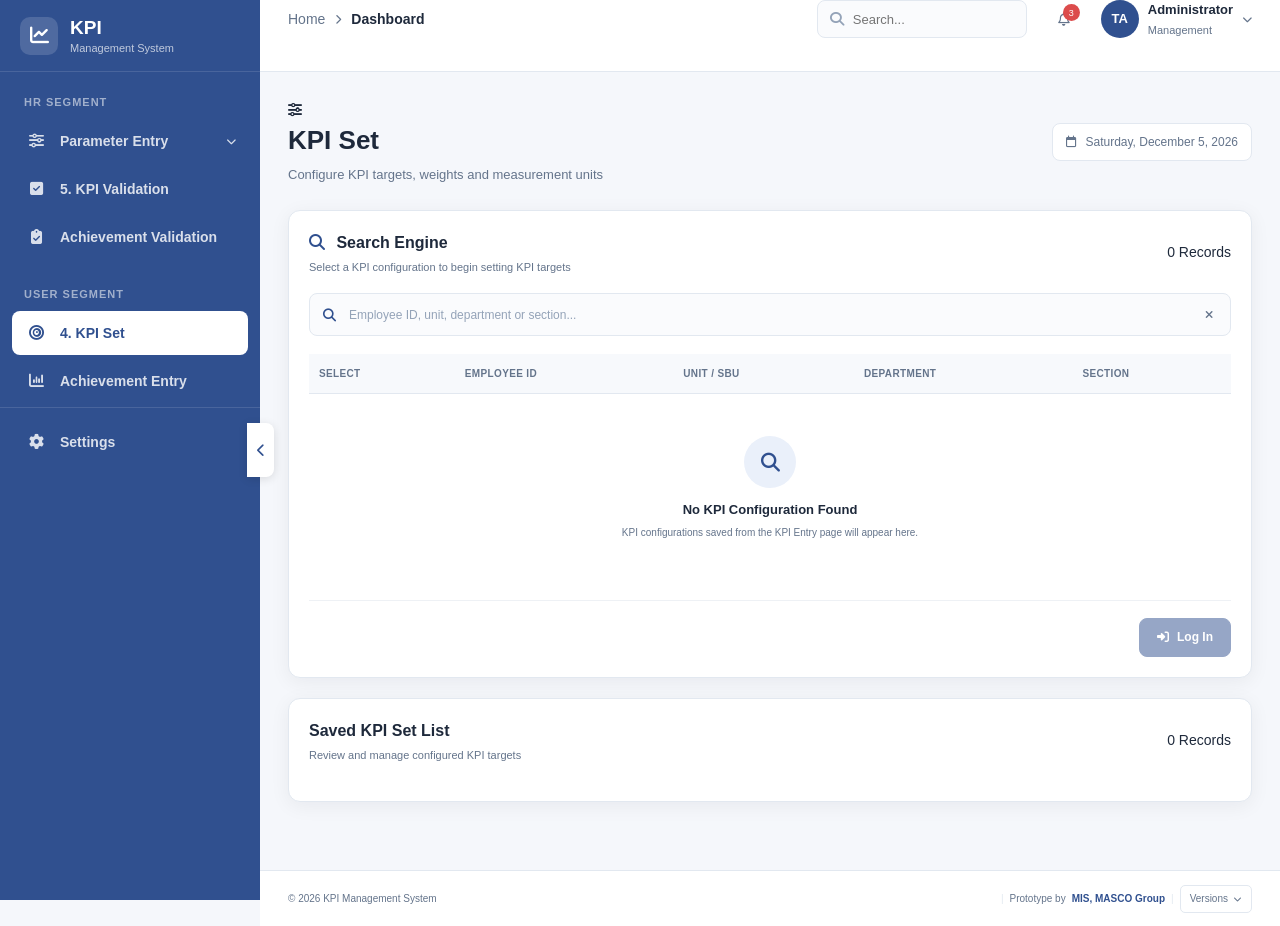
==== commit 8d8545fa: "final 13-9-26" ====
--- a/pages/kpiSet.html
+++ b/pages/kpiSet.html
@@ -8,7 +8,6 @@
     <title>KPI Set | KPI Management System</title>
 
     <link rel="stylesheet" href="../assets/css/main.css" />
-
     <link rel="stylesheet" href="../assets/css/kpiSet.css" />
 
     <link
@@ -56,6 +55,7 @@
                   <i class="fa-solid fa-magnifying-glass"></i>
                   Search Engine
                 </h3>
+
                 <p>Select a KPI configuration to begin setting KPI targets</p>
               </div>
 
@@ -146,6 +146,7 @@
             <div class="card-header">
               <div>
                 <h3>KPI Set Configuration</h3>
+
                 <p>Select the financial period and configure each KPI</p>
               </div>
 
@@ -227,9 +228,10 @@
               <div class="kpi-set-area-header">
                 <div>
                   <h4>KPI Target Configuration</h4>
+
                   <p>
-                    Configure UOM, weight, target and remarks. Drag rows to
-                    change priority.
+                    Type a KPI name manually or select one from Recommended
+                    KPIs. Selecting a recommendation locks the KPI name.
                   </p>
                 </div>
 
@@ -267,7 +269,8 @@
                   disabled
                 >
                   <i class="fa-solid fa-floppy-disk"></i>
-                  <span id="saveKPISetText">Save KPI Set</span>
+
+                  <span id="saveKPISetText"> Save KPI Set </span>
                 </button>
               </div>
             </div>
@@ -278,6 +281,7 @@
             <div class="card-header">
               <div>
                 <h3>Saved KPI Set List</h3>
+
                 <p>Review and manage configured KPI targets</p>
               </div>
 
--- a/assets/css/kpiSet.css
+++ b/assets/css/kpiSet.css
@@ -412,16 +412,23 @@
 .kpi-set-table-head,
 .kpi-set-row {
   display: grid;
+
+  /*
+    KPI Name is intentionally one grid column.
+    The input and recommendation select are stacked
+    INSIDE that single column.
+  */
   grid-template-columns:
-    minmax(210px, 2fr)
+    minmax(270px, 2fr)
     minmax(120px, 1fr)
     minmax(110px, 0.8fr)
     minmax(110px, 0.8fr)
     minmax(80px, 0.6fr)
     minmax(190px, 1.5fr)
     minmax(85px, 0.6fr);
-  align-items: center;
-  min-width: 900px;
+
+  align-items: center;
+  min-width: 980px;
 }
 
 .kpi-set-table-head {
@@ -439,7 +446,7 @@
 }
 
 .kpi-set-row {
-  min-height: 70px;
+  min-height: 95px;
   border-bottom: 1px solid #eef1f5;
   background: var(--white);
   transition:
@@ -464,18 +471,24 @@
 }
 
 .kpi-set-cell {
+  min-width: 0;
   padding: 9px;
 }
 
+/* =========================================================
+   KPI NAME CELL
+========================================================= */
+
 .kpi-name-cell {
   display: flex;
-  align-items: center;
+  align-items: flex-start;
   gap: 8px;
   min-width: 0;
 }
 
 .kpi-drag-handle {
-  flex-shrink: 0;
+  flex: 0 0 auto;
+  margin-top: 12px;
   color: #a8b1bf;
   cursor: grab;
   font-size: 13px;
@@ -485,14 +498,25 @@
   cursor: grabbing;
 }
 
-.kpi-name-text {
-  color: var(--text);
-  font-size: 13px;
-  font-weight: 600;
-  line-height: 1.4;
-  user-select: none;
-  word-break: break-word;
-}
+/*
+  IMPORTANT:
+  This is the ONLY wrapper inside the KPI Name column.
+
+  The KPI Name input and Recommended KPIs select
+  are stacked vertically instead of becoming two
+  separate grid columns.
+*/
+.kpi-name-controls {
+  width: 100%;
+  min-width: 0;
+  display: flex;
+  flex-direction: column;
+  gap: 7px;
+}
+
+/* =========================================================
+   INPUTS / SELECTS
+========================================================= */
 
 .kpi-set-input,
 .kpi-set-select {
@@ -502,10 +526,14 @@
   border-radius: 7px;
   background: #fafbfd;
   color: var(--text);
-  font-size: 14px;
+  font-size: 13px;
   outline: none;
-  transition: all 0.2s ease;
-  font-weight: 600;
+  transition:
+    border-color 0.2s ease,
+    background 0.2s ease,
+    box-shadow 0.2s ease;
+  font-weight: 500;
+  box-sizing: border-box;
 }
 
 .kpi-set-input {
@@ -537,6 +565,76 @@
   margin: 0;
   appearance: none;
 }
+
+/* =========================================================
+   KPI NAME / RECOMMENDED KPIs
+========================================================= */
+
+.kpi-name-controls {
+  width: 100%;
+  min-width: 0;
+  display: grid;
+  grid-template-columns: minmax(0, 1.35fr) minmax(150px, 0.9fr);
+  align-items: center;
+  gap: 8px;
+}
+
+.kpi-name-input {
+  width: 100%;
+}
+
+.kpi-recommended-label {
+  display: none;
+}
+
+.kpi-recommended-select {
+  display: block;
+  width: 100%;
+  min-width: 0;
+  height: 37px;
+  padding: 0 28px 0 9px;
+  border: 1px solid #d8e2f0;
+  border-radius: 7px;
+  background: var(--primary-light);
+  color: var(--primary);
+  font-size: 11px;
+  font-weight: 600;
+  outline: none;
+  cursor: pointer;
+  box-sizing: border-box;
+  transition:
+    border-color 0.2s ease,
+    background 0.2s ease,
+    box-shadow 0.2s ease;
+}
+
+.kpi-recommended-select:hover {
+  border-color: var(--primary);
+}
+
+.kpi-recommended-select:focus {
+  border-color: var(--primary);
+  background: var(--white);
+  box-shadow: 0 0 0 3px rgba(48, 80, 143, 0.07);
+}
+
+.kpi-name-input.kpi-name-locked {
+  background: #f1f5f9;
+  color: var(--text);
+  cursor: not-allowed;
+  border-color: #dbe2ea;
+  box-shadow: none;
+}
+
+.kpi-name-input.kpi-name-locked:focus {
+  border-color: #dbe2ea;
+  background: #f1f5f9;
+  box-shadow: none;
+}
+
+/* =========================================================
+   PRIORITY
+========================================================= */
 
 .priority-badge {
   display: inline-flex;
@@ -551,6 +649,10 @@
   font-size: 10px;
   font-weight: 700;
 }
+
+/* =========================================================
+   ROW ACTIONS
+========================================================= */
 
 .kpi-row-actions {
   display: flex;
@@ -803,6 +905,10 @@
   font-size: 12px;
   font-weight: 600;
   cursor: pointer;
+}
+
+.delete-confirm-btn:hover {
+  filter: brightness(0.95);
 }
 
 /* =========================================================
@@ -848,6 +954,11 @@
   color: var(--success);
 }
 
+.kpi-set-toast-error .toast-icon {
+  background: #fff1f1;
+  color: var(--danger);
+}
+
 /* =========================================================
    RESPONSIVE
 ========================================================= */
@@ -859,6 +970,27 @@
 
   .kpi-set-period-grid .form-group:last-child {
     grid-column: span 2;
+  }
+}
+
+@media (max-width: 900px) {
+  .kpi-set-row {
+    grid-template-columns:
+      minmax(250px, 1.8fr)
+      minmax(110px, 0.7fr)
+      minmax(90px, 0.5fr)
+      minmax(90px, 0.5fr)
+      55px
+      minmax(130px, 0.7fr)
+      70px;
+  }
+
+  .kpi-recommended-select {
+    font-size: 10px;
+  }
+
+  .kpi-name-input {
+    font-size: 12px;
   }
 }
 
@@ -915,6 +1047,136 @@
   }
 }
 
+/* =========================================================
+   MOBILE KPI CARDS
+========================================================= */
+
+@media (max-width: 700px) {
+  .kpi-set-table-wrapper {
+    overflow: visible;
+    border: none;
+  }
+
+  .kpi-set-table-head {
+    display: none;
+  }
+
+  .kpi-set-row {
+    display: grid;
+    grid-template-columns: 1fr 1fr;
+    gap: 0;
+    min-width: 0;
+    min-height: auto;
+    padding: 12px;
+    margin-bottom: 10px;
+    border: 1px solid var(--border);
+    border-radius: 12px;
+    background: var(--white);
+  }
+
+  .kpi-set-row:last-child {
+    border-bottom: 1px solid var(--border);
+  }
+
+  .kpi-set-cell {
+    min-width: 0;
+    padding: 7px;
+  }
+
+  /* KPI NAME occupies the complete first row */
+  .kpi-name-cell {
+    grid-column: 1 / -1;
+    align-items: flex-start;
+  }
+
+  .kpi-drag-handle {
+    display: none;
+  }
+
+  .kpi-name-controls {
+    width: 100%;
+  }
+
+  .kpi-set-cell:nth-child(2)::before {
+    content: "UOM";
+  }
+
+  .kpi-set-cell:nth-child(3)::before {
+    content: "Weight";
+  }
+
+  .kpi-set-cell:nth-child(4)::before {
+    content: "Target";
+  }
+
+  .kpi-set-cell:nth-child(5)::before {
+    content: "Priority";
+  }
+
+  .kpi-set-cell:nth-child(6)::before {
+    content: "Remarks";
+  }
+
+  .kpi-set-cell:nth-child(7)::before {
+    content: "Action";
+  }
+
+  .kpi-set-cell:nth-child(2)::before,
+  .kpi-set-cell:nth-child(3)::before,
+  .kpi-set-cell:nth-child(4)::before,
+  .kpi-set-cell:nth-child(5)::before,
+  .kpi-set-cell:nth-child(6)::before,
+  .kpi-set-cell:nth-child(7)::before {
+    display: block;
+    margin-bottom: 5px;
+    color: var(--text-light);
+    font-size: 10px;
+    font-weight: 700;
+  }
+
+  .kpi-set-cell:nth-child(5),
+  .kpi-set-cell:nth-child(7) {
+    display: flex;
+    flex-direction: column;
+  }
+
+  .kpi-recommended-label {
+    font-size: 10px;
+  }
+
+  .kpi-recommended-select {
+    height: 40px;
+    font-size: 12px;
+    border-radius: 8px;
+  }
+
+  .kpi-name-input {
+    height: 42px;
+    font-size: 13px;
+    border-radius: 8px;
+  }
+
+  .kpi-set-input,
+  .kpi-set-select {
+    width: 100%;
+    min-width: 0;
+  }
+
+  .kpi-row-actions {
+    display: flex;
+    gap: 6px;
+    justify-content: flex-start;
+  }
+
+  .priority-badge {
+    align-self: flex-start;
+  }
+}
+
+/* =========================================================
+   SMALL MOBILE
+========================================================= */
+
 @media (max-width: 480px) {
   .kpi-set-area-header {
     flex-direction: column;
@@ -924,6 +1186,31 @@
     align-self: flex-start;
   }
 
+  .kpi-set-row {
+    grid-template-columns: 1fr;
+    padding: 10px;
+  }
+
+  .kpi-name-cell,
+  .kpi-set-cell:nth-child(2),
+  .kpi-set-cell:nth-child(3),
+  .kpi-set-cell:nth-child(4),
+  .kpi-set-cell:nth-child(5),
+  .kpi-set-cell:nth-child(6),
+  .kpi-set-cell:nth-child(7) {
+    grid-column: 1;
+  }
+
+  .kpi-recommended-select {
+    height: 42px;
+    font-size: 12px;
+  }
+
+  .kpi-name-input {
+    height: 44px;
+    font-size: 13px;
+  }
+
   .search-number {
     min-width: 75px;
     font-size: 10px;
@@ -938,4 +1225,8 @@
   .kpi-set-saved-table td {
     font-size: 10px;
   }
-}
+
+  .kpi-set-toast {
+    font-size: 11px;
+  }
+}
